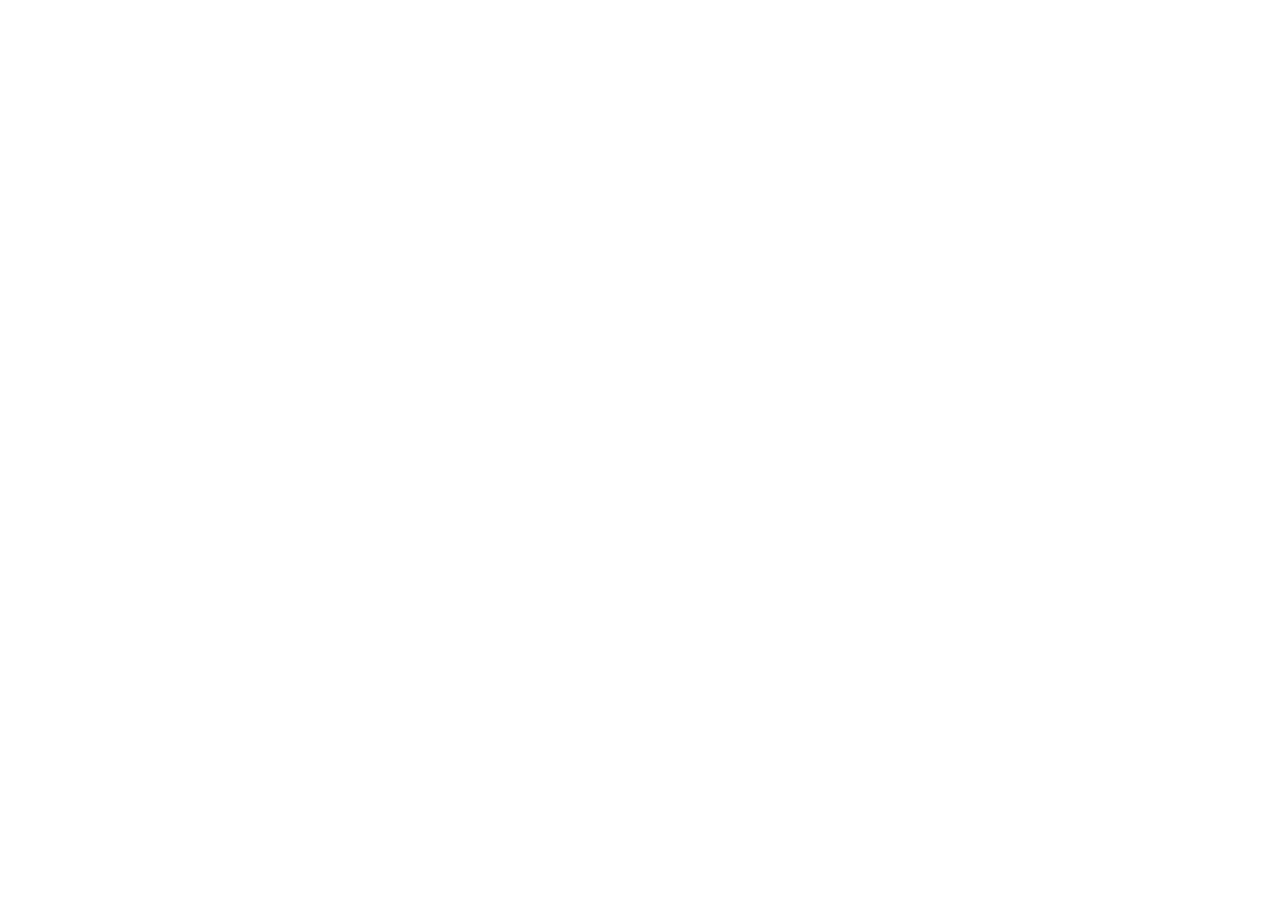
==== index.html @ cad14047 "first push" ====
<!DOCTYPE html>
<html lang="en">
<head>
    <meta charset="UTF-8">
    <meta name="viewport" content="width=device-width, initial-scale=1.0">
    <title>Document</title>
</head>
<body>
    
</body>
</html>
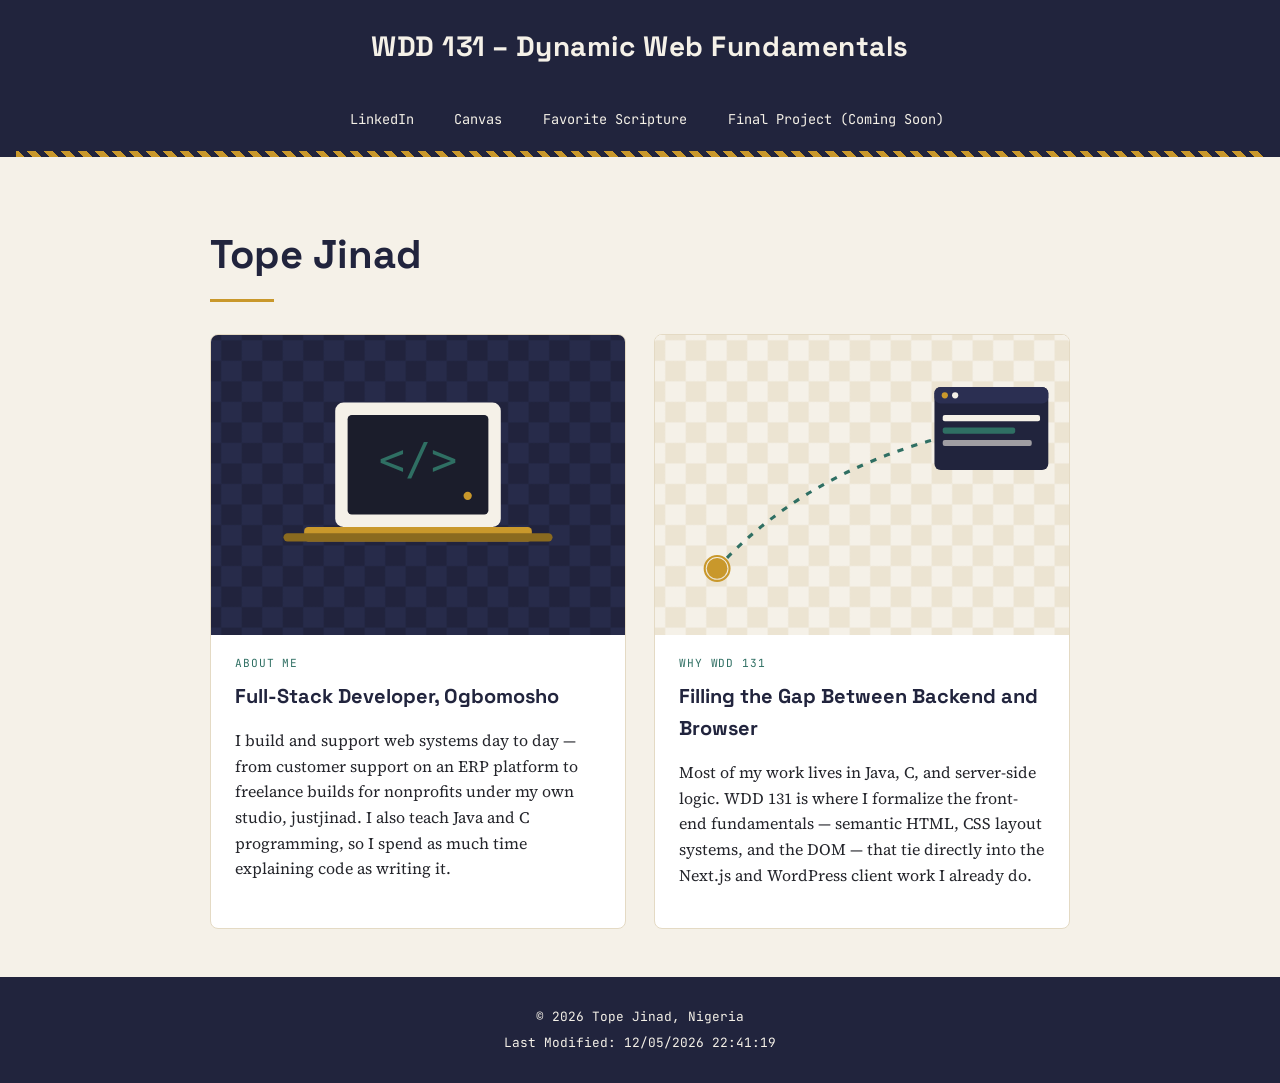
==== commit 66625af2: "updated" ====
--- a/index.html
+++ b/index.html
@@ -1,11 +1,88 @@
 <!DOCTYPE html>
 <html lang="en">
 <head>
-    <meta charset="UTF-8">
-    <meta name="viewport" content="width=device-width, initial-scale=1.0">
-    <title>Document</title>
+  <meta charset="UTF-8" />
+  <meta name="viewport" content="width=device-width, initial-scale=1.0" />
+  <title>WDD 131 – Dynamic Web Fundamentals – Tope Jinad</title>
+  <meta
+    name="description"
+    content="WDD 131 – Dynamic Web Fundamentals course landing page by Tope Jinad, full-stack developer covering Java, C, and JavaScript DOM fundamentals."
+  />
+  <meta name="author" content="Tope Jinad" />
+
+  <!-- Google Fonts -->
+  <link rel="preconnect" href="https://fonts.googleapis.com" />
+  <link rel="preconnect" href="https://fonts.gstatic.com" crossorigin />
+  <link
+    href="https://fonts.googleapis.com/css2?family=Space+Grotesk:wght@500;700&family=Source+Serif+4:opsz,wght@8..60,400;8..60,600&family=JetBrains+Mono:wght@400;500&display=swap"
+    rel="stylesheet"
+  />
+
+  <link rel="stylesheet" href="styles/base.css" />
+  <script src="scripts/getdates.js" defer></script>
 </head>
 <body>
-    
+  <header>
+    <span id="course-title">WDD 131 – Dynamic Web Fundamentals</span>
+    <nav>
+      <a href="https://www.linkedin.com/in/topejinad/" target="_blank" rel="noopener noreferrer">LinkedIn</a>
+      <a href="https://byupw.instructure.com/" target="_blank" rel="noopener noreferrer">Canvas</a>
+      <a
+        href="https://www.churchofjesuschrist.org/study/scriptures/bofm/alma/37?lang=eng&id=p6#p6"
+        target="_blank"
+        rel="noopener noreferrer"
+      >Favorite Scripture</a>
+      <a href="#">Final Project (Coming Soon)</a>
+    </nav>
+  </header>
+
+  <main>
+    <h1>Tope Jinad</h1>
+
+    <div class="card-grid">
+      <section class="card">
+        <img
+          src="images/dev-portrait.svg"
+          alt="Illustration of a laptop displaying code brackets against an indigo pattern"
+          width="400"
+          height="300"
+        />
+        <div class="card-body">
+          <span class="eyebrow">About Me</span>
+          <h2>Full-Stack Developer, Ogbomosho</h2>
+          <p>
+            I build and support web systems day to day — from customer support
+            on an ERP platform to freelance builds for nonprofits under my own
+            studio, justjinad. I also teach Java and C programming, so I spend
+            as much time explaining code as writing it.
+          </p>
+        </div>
+      </section>
+
+      <section class="card">
+        <img
+          src="images/course-path.svg"
+          alt="Illustration of a route connecting a location marker to a browser window"
+          width="400"
+          height="300"
+        />
+        <div class="card-body">
+          <span class="eyebrow">Why WDD 131</span>
+          <h2>Filling the Gap Between Backend and Browser</h2>
+          <p>
+            Most of my work lives in Java, C, and server-side logic. WDD 131
+            is where I formalize the front-end fundamentals — semantic HTML,
+            CSS layout systems, and the DOM — that tie directly into the
+            Next.js and WordPress client work I already do.
+          </p>
+        </div>
+      </section>
+    </div>
+  </main>
+
+  <footer>
+    <p>&copy; <span id="currentyear"></span> Tope Jinad, Nigeria</p>
+    <p id="lastModified"></p>
+  </footer>
 </body>
 </html>
--- a/styles/base.css
+++ b/styles/base.css
@@ -0,0 +1,227 @@
+/* ==========================================================================
+   WDD 131 Landing Page — base.css
+   Design tokens: adire (indigo-resist textile) palette + dev-utility mono
+   ========================================================================== */
+
+:root {
+  /* Color tokens */
+  --color-indigo: #21243D;      /* adire dye — headers, footer, dark surfaces */
+  --color-indigo-soft: #2B2F52; /* secondary dark surface */
+  --color-paper: #F5F1E8;       /* unbleached cotton — page background */
+  --color-ink: #24252B;         /* body text */
+  --color-gold: #C9982B;        /* wax-resist accent — links, highlights */
+  --color-teal: #2F6F63;        /* secondary accent — code/dev nod */
+  --color-border: #E4DAC4;
+
+  /* Type tokens */
+  --font-display: "Space Grotesk", sans-serif;
+  --font-body: "Source Serif 4", serif;
+  --font-mono: "JetBrains Mono", monospace;
+
+  /* Layout */
+  --max-width: 900px;
+  --radius: 8px;
+}
+
+* {
+  box-sizing: border-box;
+}
+
+body {
+  margin: 0;
+  font-family: var(--font-body);
+  background-color: var(--color-paper);
+  color: var(--color-ink);
+  line-height: 1.6;
+}
+
+img {
+  max-width: 100%;
+  display: block;
+}
+
+a {
+  color: var(--color-teal);
+  text-decoration: none;
+}
+
+/* ==========================================================================
+   Header
+   ========================================================================== */
+
+header {
+  background-color: var(--color-indigo);
+  color: var(--color-paper);
+  padding: 1.5rem 1rem 0;
+}
+
+#course-title {
+  display: block;
+  font-family: var(--font-display);
+  font-size: clamp(1.25rem, 2.5vw, 1.75rem);
+  font-weight: 700;
+  text-align: center;
+  letter-spacing: 0.02em;
+  padding-bottom: 1.25rem;
+}
+
+/* Signature element: adire diamond rule under the title */
+header::after {
+  content: "";
+  display: block;
+  height: 6px;
+  background: repeating-linear-gradient(
+    45deg,
+    var(--color-gold) 0 6px,
+    transparent 6px 12px
+  );
+}
+
+nav {
+  display: flex;
+  justify-content: center;
+  flex-wrap: wrap;
+  gap: 0.5rem 1.5rem;
+  padding: 1rem 0;
+  font-family: var(--font-mono);
+  font-size: 0.85rem;
+}
+
+nav a {
+  color: var(--color-paper);
+  position: relative;
+  padding: 0.25rem 0.1rem;
+}
+
+/* Hover affect: terminal-style prompt reveal + underline grow from center */
+nav a::before {
+  content: ">";
+  color: var(--color-gold);
+  margin-right: 0.35rem;
+  opacity: 0;
+  transition: opacity 0.2s ease;
+}
+
+nav a::after {
+  content: "";
+  position: absolute;
+  left: 50%;
+  bottom: 0;
+  width: 0;
+  height: 2px;
+  background-color: var(--color-gold);
+  transition: all 0.25s ease;
+  transform: translateX(-50%);
+}
+
+nav a:hover,
+nav a:focus-visible {
+  color: var(--color-gold);
+}
+
+nav a:hover::before,
+nav a:focus-visible::before {
+  opacity: 1;
+}
+
+nav a:hover::after,
+nav a:focus-visible::after {
+  width: 100%;
+}
+
+/* ==========================================================================
+   Main
+   ========================================================================== */
+
+main {
+  max-width: var(--max-width);
+  margin: 0 auto;
+  padding: 2.5rem 1.25rem 3rem;
+}
+
+main > h1 {
+  font-family: var(--font-display);
+  font-size: clamp(1.75rem, 4vw, 2.5rem);
+  color: var(--color-indigo);
+  margin-bottom: 0.25rem;
+}
+
+main > h1::after {
+  content: "";
+  display: block;
+  width: 64px;
+  height: 3px;
+  background-color: var(--color-gold);
+  margin: 0.75rem 0 2rem;
+}
+
+.card-grid {
+  display: grid;
+  grid-template-columns: repeat(auto-fit, minmax(280px, 1fr));
+  gap: 1.75rem;
+}
+
+.card {
+  background-color: #fff;
+  border: 1px solid var(--color-border);
+  border-radius: var(--radius);
+  overflow: hidden;
+  display: flex;
+  flex-direction: column;
+}
+
+.card img {
+  width: 100%;
+  aspect-ratio: 4 / 3;
+  object-fit: cover;
+}
+
+.card-body {
+  padding: 1.25rem 1.5rem 1.5rem;
+}
+
+.card h2 {
+  font-family: var(--font-display);
+  font-size: 1.25rem;
+  color: var(--color-indigo);
+  margin-top: 0;
+}
+
+.card .eyebrow {
+  font-family: var(--font-mono);
+  font-size: 0.7rem;
+  text-transform: uppercase;
+  letter-spacing: 0.08em;
+  color: var(--color-teal);
+  display: block;
+  margin-bottom: 0.4rem;
+}
+
+/* ==========================================================================
+   Footer
+   ========================================================================== */
+
+footer {
+  background-color: var(--color-indigo);
+  color: var(--color-paper);
+  text-align: center;
+  padding: 1.5rem 1rem;
+  font-family: var(--font-mono);
+  font-size: 0.8rem;
+}
+
+footer p {
+  margin: 0.35rem 0;
+}
+
+/* ==========================================================================
+   Accessibility: reduced motion
+   ========================================================================== */
+
+@media (prefers-reduced-motion: reduce) {
+  nav a,
+  nav a::before,
+  nav a::after {
+    transition: none;
+  }
+}
